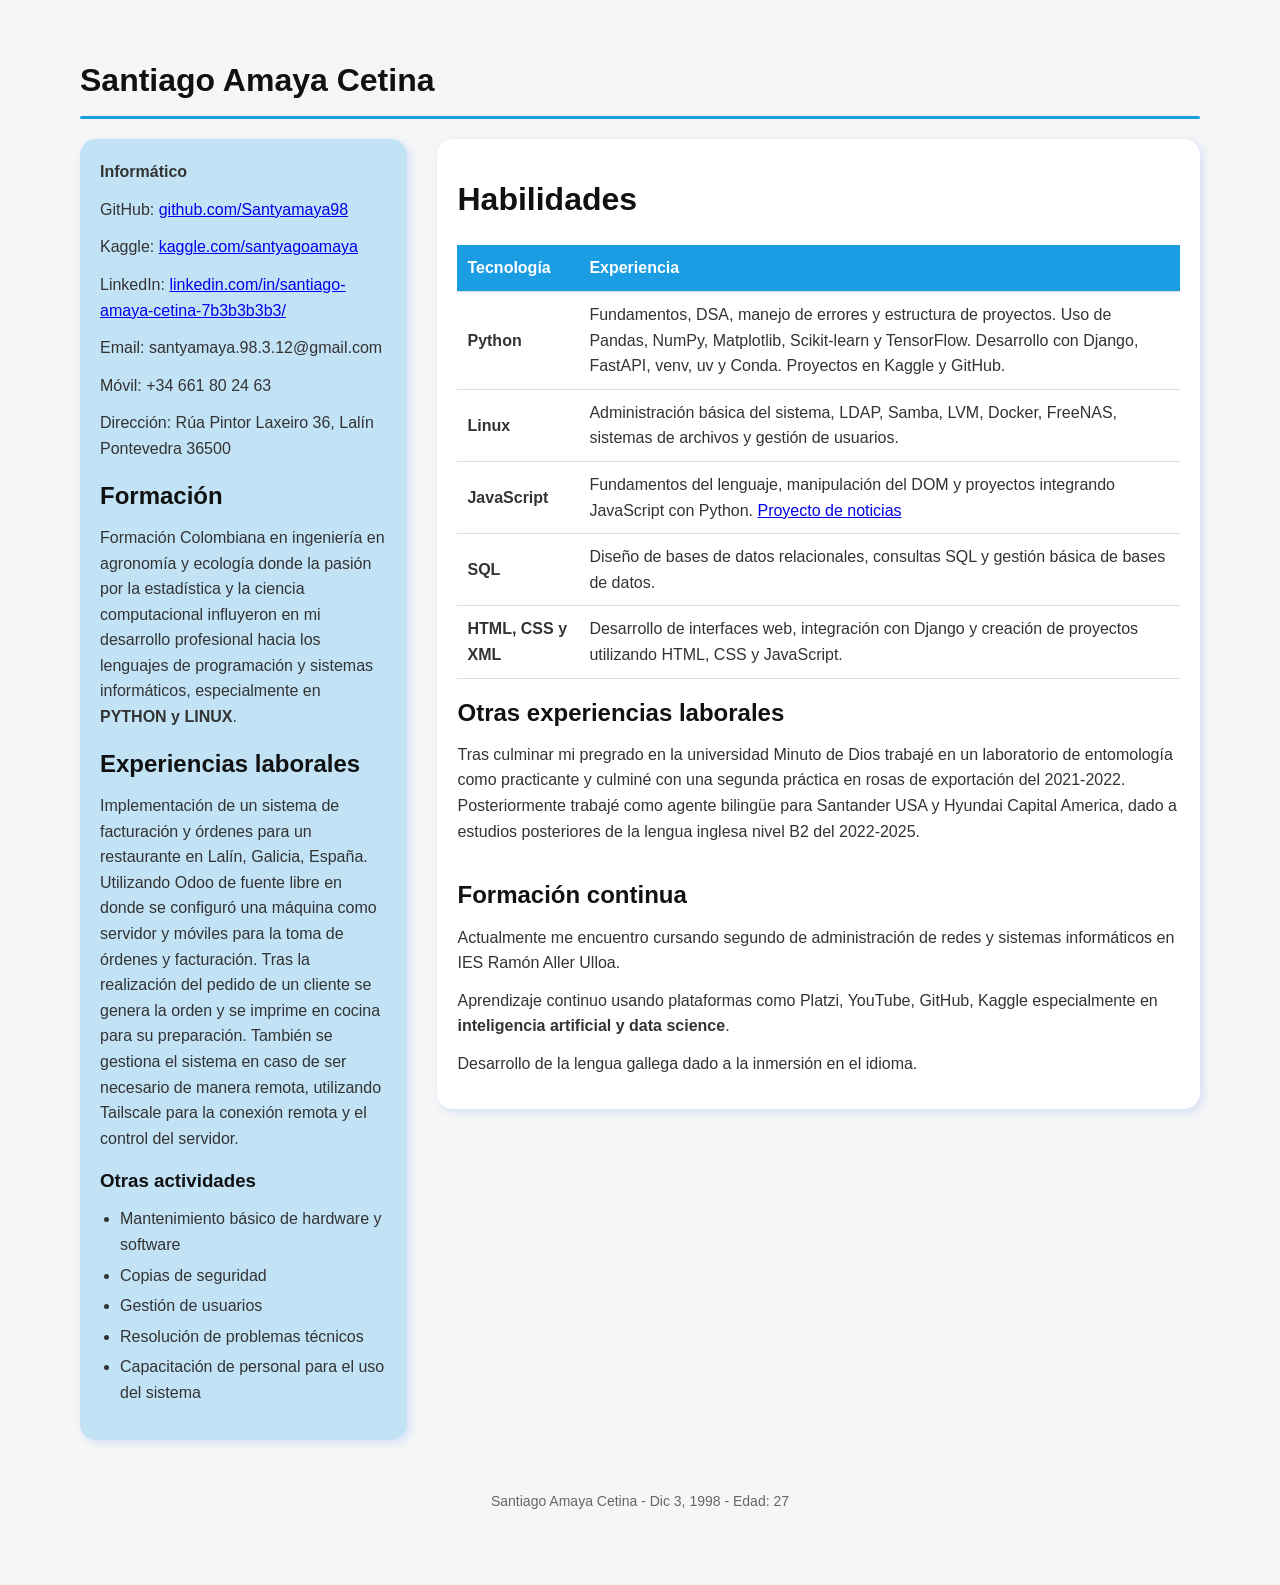
==== index.html @ c350dd3e "full cv" ====
<!DOCTYPE html>
<html lang="es">
<head>
    <meta charset="UTF-8">
    <meta name="viewport" content="width=device-width, initial-scale=1.0">
    <link rel="stylesheet" href="style.css">
    <title>Santiago Amaya CV</title>
</head>
<body>
    <header>
        <h1>Santiago Amaya Cetina</h1>
        <div id="topLine"></div>
    </header>

    <div class="cv-container">
        
        <aside id="leftSide">
            <p><strong>Informático</strong></p>
            <p>GitHub: <a href="https://github.com/Santyamaya98" target="_blank">github.com/Santyamaya98</a></p>
            <p>Kaggle: <a href="https://www.kaggle.com/santyagoamaya" target="_blank">kaggle.com/santyagoamaya</a></p>
            <p>LinkedIn: <a href="https://www.linkedin.com/in/santiago-amaya-26223a217/" target="_blank">linkedin.com/in/santiago-amaya-cetina-7b3b3b3b3/</a></p>
            <p>Email: santyamaya.98.3.12@gmail.com</p>
            <p>Móvil: +34 661 80 24 63</p>
            <p>Dirección: Rúa Pintor Laxeiro 36, Lalín Pontevedra 36500</p>
            
            <div id="insideLeft">
                <h2>Formación</h2>
                <p>Formación Colombiana en ingeniería en agronomía y ecología donde la pasión por la estadística y la ciencia computacional influyeron en mi desarrollo profesional hacia los lenguajes de programación y sistemas informáticos, especialmente en <strong>PYTHON y LINUX</strong>.</p>
            </div>
            
            <div class="box">
                <h2>Experiencias laborales</h2>
                <p>Implementación de un sistema de facturación y órdenes para un restaurante en Lalín, Galicia, España. Utilizando Odoo de fuente libre en donde se configuró una máquina como servidor y móviles para la toma de órdenes y facturación. Tras la realización del pedido de un cliente se genera la orden y se imprime en cocina para su preparación. También se gestiona el sistema en caso de ser necesario de manera remota, utilizando Tailscale para la conexión remota y el control del servidor.</p>
                
                <h3>Otras actividades</h3>
                <ul>
                    <li>Mantenimiento básico de hardware y software</li>
                    <li>Copias de seguridad</li>
                    <li>Gestión de usuarios</li>
                    <li>Resolución de problemas técnicos</li>
                    <li>Capacitación de personal para el uso del sistema</li>
                </ul>
            </div>
            

        </aside>

        <main id="main">
            <h1>Habilidades</h1>
            <div class="table-responsive">
                <table>
                    <thead>
                        <tr>
                            <th>Tecnología</th>
                            <th>Experiencia</th>
                        </tr>
                    </thead>
                    <tbody>
                        <tr>
                            <td><strong>Python</strong></td>
                            <td>Fundamentos, DSA, manejo de errores y estructura de proyectos. Uso de Pandas, NumPy, Matplotlib, Scikit-learn y TensorFlow. Desarrollo con Django, FastAPI, venv, uv y Conda. Proyectos en Kaggle y GitHub.</td>
                        </tr>
                        <tr>
                            <td><strong>Linux</strong></td>
                            <td>Administración básica del sistema, LDAP, Samba, LVM, Docker, FreeNAS, sistemas de archivos y gestión de usuarios.</td>
                        </tr>
                        <tr>
                            <td><strong>JavaScript</strong></td>
                            <td>Fundamentos del lenguaje, manipulación del DOM y proyectos integrando JavaScript con Python.
                                <a href="https://github.com/Santyamaya98/get-news/blob/main/README.md" target="_blank">Proyecto de noticias</a>
                            </td>
                        </tr>
                        <tr>
                            <td><strong>SQL</strong></td>
                            <td>Diseño de bases de datos relacionales, consultas SQL y gestión básica de bases de datos.</td>
                        </tr>
                        <tr>
                            <td><strong>HTML, CSS y XML</strong></td>
                            <td>Desarrollo de interfaces web, integración con Django y creación de proyectos utilizando HTML, CSS y JavaScript.</td>
                        </tr>
                    </tbody>
                </table>

            <div class="box">
                <h2>Otras experiencias laborales</h2>
                <p>Tras culminar mi pregrado en la universidad Minuto de Dios trabajé en un laboratorio de entomología como practicante y culminé con una segunda práctica en rosas de exportación del 2021-2022. Posteriormente trabajé como agente bilingüe para Santander USA y Hyundai Capital America, dado a estudios posteriores de la lengua inglesa nivel B2 del 2022-2025.</p>
            </div>
            </div>


            <h2>Formación continua</h2>
            <p>Actualmente me encuentro cursando segundo de administración de redes y sistemas informáticos en IES Ramón Aller Ulloa.</p>
            <p>Aprendizaje continuo usando plataformas como Platzi, YouTube, GitHub, Kaggle especialmente en <strong>inteligencia artificial y data science</strong>.</p>
            <p>Desarrollo de la lengua gallega dado a la inmersión en el idioma.</p>
        </main>
        
    </div>

    <footer>
        <p>Santiago Amaya Cetina - Dic 3, 1998 - Edad: 27</p>
    </footer>
</body>
</html>
---- style.css ----
/* ==========================================================================
   1. GLOBAL VARIABLES & RESET
   ========================================================================== */
:root {
    --main-blue: #f6f6f6;
    --primary-blue: #1a9de3;
    --secondary-blue: #c2e3f6;
    --shadows: 3px 3px 10px #d3def6;
}

* {
    margin: 0;
    padding: 0;
    box-sizing: border-box; /* Ensures padding doesn't break widths */
}

body {
    font-family: Arial, Helvetica, sans-serif;
    background-color: var(--main-blue);
    color: #333;
    line-height: 1.6;
    padding: 15px;
}

h1, h2, h3 {
    color: #111;
    margin-bottom: 10px;
    margin-top: 15px;
}

p {
    margin-bottom: 12px;
}

/* ==========================================================================
   2. SMARTPHONE BASE STYLES (Default View)
   ========================================================================== */
#topLine {
    height: 3px;
    width: 100%;
    background-color: var(--primary-blue);
    margin: 10px 0 20px 0;
    border-radius: 2px;
}

.cv-container {
    display: flex;
    flex-direction: column; /* Stack leftSide and main vertically on mobile */
    gap: 20px;
}

#leftSide {
    width: 100%;
    background: var(--secondary-blue);
    padding: 20px;
    border-radius: 16px;
    box-shadow: var(--shadows);
}

#main {
    width: 100%;
    background: #ffffff;
    padding: 20px;
    border-radius: 16px;
    box-shadow: var(--shadows);
}

/* Lists styling */
ul {
    margin-left: 20px;
    margin-bottom: 15px;
}

li {
    margin-bottom: 5px;
}

/* Table Responsive Styles for Mobile */
.table-responsive {
    width: 100%;
    overflow-x: auto; /* Allows scrolling horizontally if table is too wide for mobile */
    margin-bottom: 20px;
}

table {
    width: 100%;
    border-collapse: collapse;
    margin-top: 10px;
}

th, td {
    text-align: left;
    padding: 10px;
    border-bottom: 1px solid #ddd;
    font-size: 14px;
}

th {
    background-color: var(--primary-blue);
    color: white;
}

footer {
    text-align: center;
    margin-top: 30px;
    padding: 20px;
    font-size: 14px;
    color: #666;
}

.pdf-container,
.img-container {
    display: flex;
    flex-direction: row;
    gap: 20px;
    overflow-x: auto;          /* Enables horizontal scrolling */
    scroll-snap-type: x mandatory; /* Makes the scroll feel smooth and snap into place */
    padding: 10px 5px 25px 5px;  /* Extra bottom padding so shadows aren't cut off */
    -webkit-overflow-scrolling: touch; /* Smooth physics scrolling on iOS devices */
}

.pdf-card {
    background: white;
    border-radius: 10px;
    overflow: hidden;
    box-shadow: 0 4px 10px rgba(0,0,0,.15);
    display: flex;
    flex-direction: column;
    
    /* Crucial mobile slider sizes */
    flex: 0 0 280px;          /* Prevents cards from shrinking; keeps them exactly 280px wide */
    scroll-snap-align: start; /* Snap target alignment */
}

/* Ensure images cover nicely if they are jpegs */
img.pdf-preview {
    object-fit: cover;
}

.pdf-preview {
    width: 100%;
    height: 350px;
    border: none;
}

.pdf-card p {
    padding: 10px;
    font-weight: bold;
    text-align: center;
    font-size: 14px;
    /* Keeps titles to one line if they're long so cards stay equal height */
    white-space: nowrap;
    overflow: hidden;
    text-overflow: ellipsis; 
}

.pdf-card a {
    margin: 10px;
    padding: 10px;
    text-align: center;
    text-decoration: none;
    background: #0077cc;
    color: white;
    border-radius: 5px;
    margin-top: auto; /* Pushes button to the absolute bottom of the card */
}

.pdf-card a:hover {
    background: #005fa3;
}


.tab-navigation {
    display: flex;
    gap: 15px;
    margin-bottom: 20px;
    justify-content: center;
}

.tab-button {
    padding: 10px 20px;
    font-size: 16px;
    cursor: pointer;
    border: 2px solid #007BFF;
    background-color: transparent;
    color: #007BFF;
    border-radius: 5px;
    transition: all 0.3s ease;
}

.tab-button.active {
    background-color: #007BFF;
    color: white;
}

.tab-button:hover {
    background-color: #0056b3;
    color: white;
    border-color: #0056b3;
}
/* ==========================================================================
   3. DESKTOP DESIGN BREAKPOINT (769px and up)
   ========================================================================== */
@media screen and (min-width: 769px) {
    body {
        padding: 40px;
        max-width: 1200px;
        margin: 0 auto; /* Centers the whole CV layout on big screens */
    }

    .pdf-container,
    .img-container {
        display: grid;
        grid-template-columns: repeat(auto-fit, minmax(300px, 1fr));
        overflow-x: visible; /* Disables scroll setup on desktop view */
        padding: 10px 0;
    }

    .pdf-card {
        flex: unset !important; /* Resets the flex properties used on mobile */
    }

    .pdf-preview {
        height: 450px;
    }
    
    .cv-container {
        flex-direction: row; /* Aligns sections side-by-side */
        align-items: flex-start;
        gap: 30px; /* Space between the columns */
    }

    #leftSide {
        width: 30%; /* Left column takes exactly 30% width */
        position: sticky;
        top: 20px; /* Keeps your profile details visible while scrolling the table */
    }

    #main {
        width: 70%; /* Right column takes remaining 70% width */
    }
    
    th, td {
        font-size: 16px; /* Slightly larger text for desktop screens */
    }
}
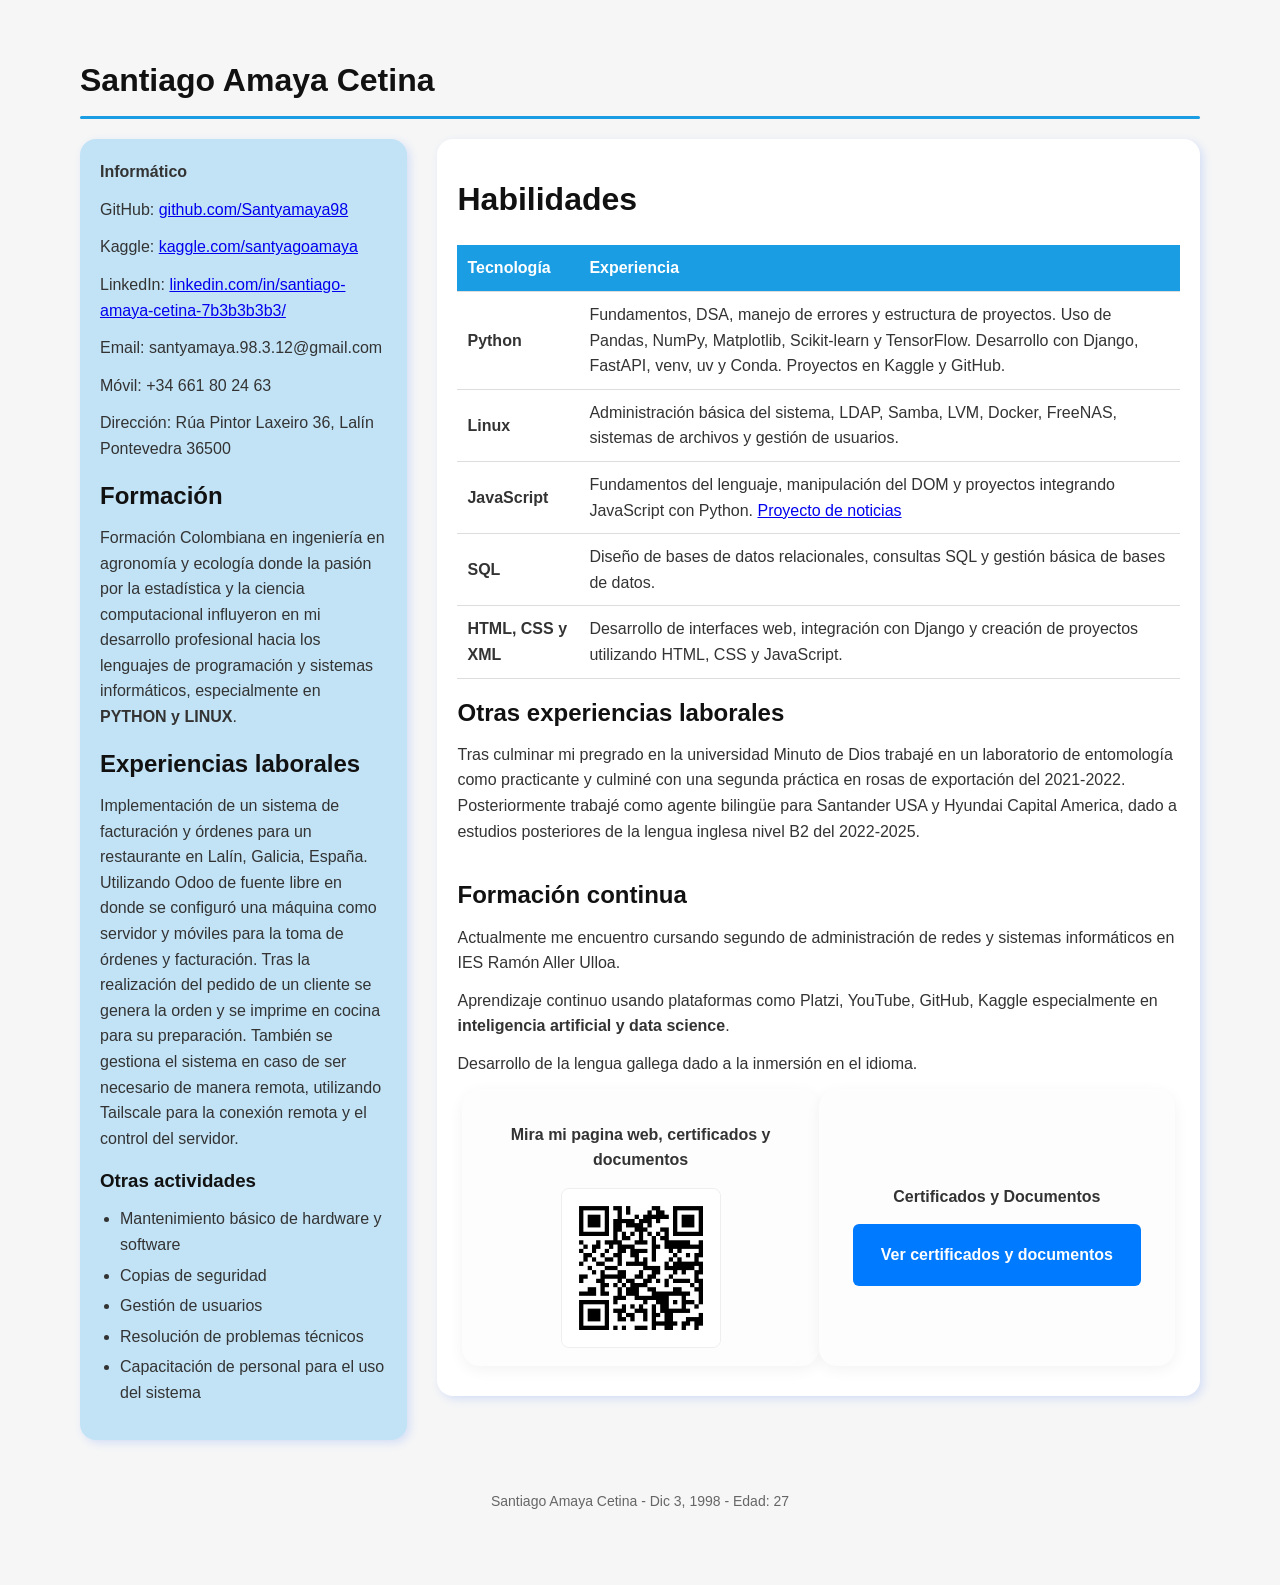
==== commit 787b0efa: "qr and button" ====
--- a/index.html
+++ b/index.html
@@ -92,6 +92,17 @@
             <p>Actualmente me encuentro cursando segundo de administración de redes y sistemas informáticos en IES Ramón Aller Ulloa.</p>
             <p>Aprendizaje continuo usando plataformas como Platzi, YouTube, GitHub, Kaggle especialmente en <strong>inteligencia artificial y data science</strong>.</p>
             <p>Desarrollo de la lengua gallega dado a la inmersión en el idioma.</p>
+        <div class="container">
+            <div class="mainBottom">
+                <h1>Mira mi pagina web, certificados y documentos</h1>
+                <img src="/SantiCVQR.png" alt="qrGitHubPage" class="qr-code">
+            </div>
+
+            <div class="mainBottom">
+                <h1>Certificados y Documentos</h1>
+                <a href="complements.html" class="button">Ver certificados y documentos</a>
+            </div>
+        </div>
         </main>
         
     </div>
--- a/style.css
+++ b/style.css
@@ -198,6 +198,69 @@
     color: white;
     border-color: #0056b3;
 }
+
+.container {
+    display: grid;
+    grid-template-columns: repeat(2, 1fr); /* Two equal columns */
+    gap: 10 px; /* Space between the two sections */
+    max-width: 900px;
+    margin: 10px auto; /* Centered on the page */
+    padding: 0 5px;
+}
+
+/* Base style for each section box */
+.mainBottom {
+    display: flex;
+    flex-direction: column;
+    align-items: center; /* Centers items horizontally */
+    justify-content: center; /* Centers items vertically */
+    text-align: center;
+    background: #fdfdfd; /* Optional: subtle card background */
+    padding: 18px;
+    border-radius: 18px;
+    box-shadow: 0 4px 15px rgba(0, 0, 0, 0.05); /* Soft shadow */
+}
+
+/* Section Headings */
+.mainBottom h1 {
+    font-size: 1rem;
+    color: #333;
+    margin-bottom: 15px;
+}
+
+/* QR Code Image sizing */
+.qr-code {
+    max-width: 160px;
+    width: 100%;
+    height: auto;
+    border-radius: 8px;
+    border: 1px solid #eee;
+}
+
+/* Styled Link Button */
+.button {
+    display: inline-block;
+    padding: 18px 28px;
+    background-color: #007BFF;
+    color: #ffffff;
+    text-decoration: none; /* Removes underline */
+    font-size: 1rem;
+    font-weight: 600;
+    border-radius: 6px;
+    transition: background-color 0.2s ease, transform 0.1s ease;
+}
+
+/* Button Hover State */
+.button:hover {
+    background-color: #0056b3;
+}
+
+/* Button Click State */
+.button:active {
+    transform: scale(0.98);
+}
+
+
 /* ==========================================================================
    3. DESKTOP DESIGN BREAKPOINT (769px and up)
    ========================================================================== */
@@ -208,6 +271,7 @@
         margin: 0 auto; /* Centers the whole CV layout on big screens */
     }
 
+
     .pdf-container,
     .img-container {
         display: grid;
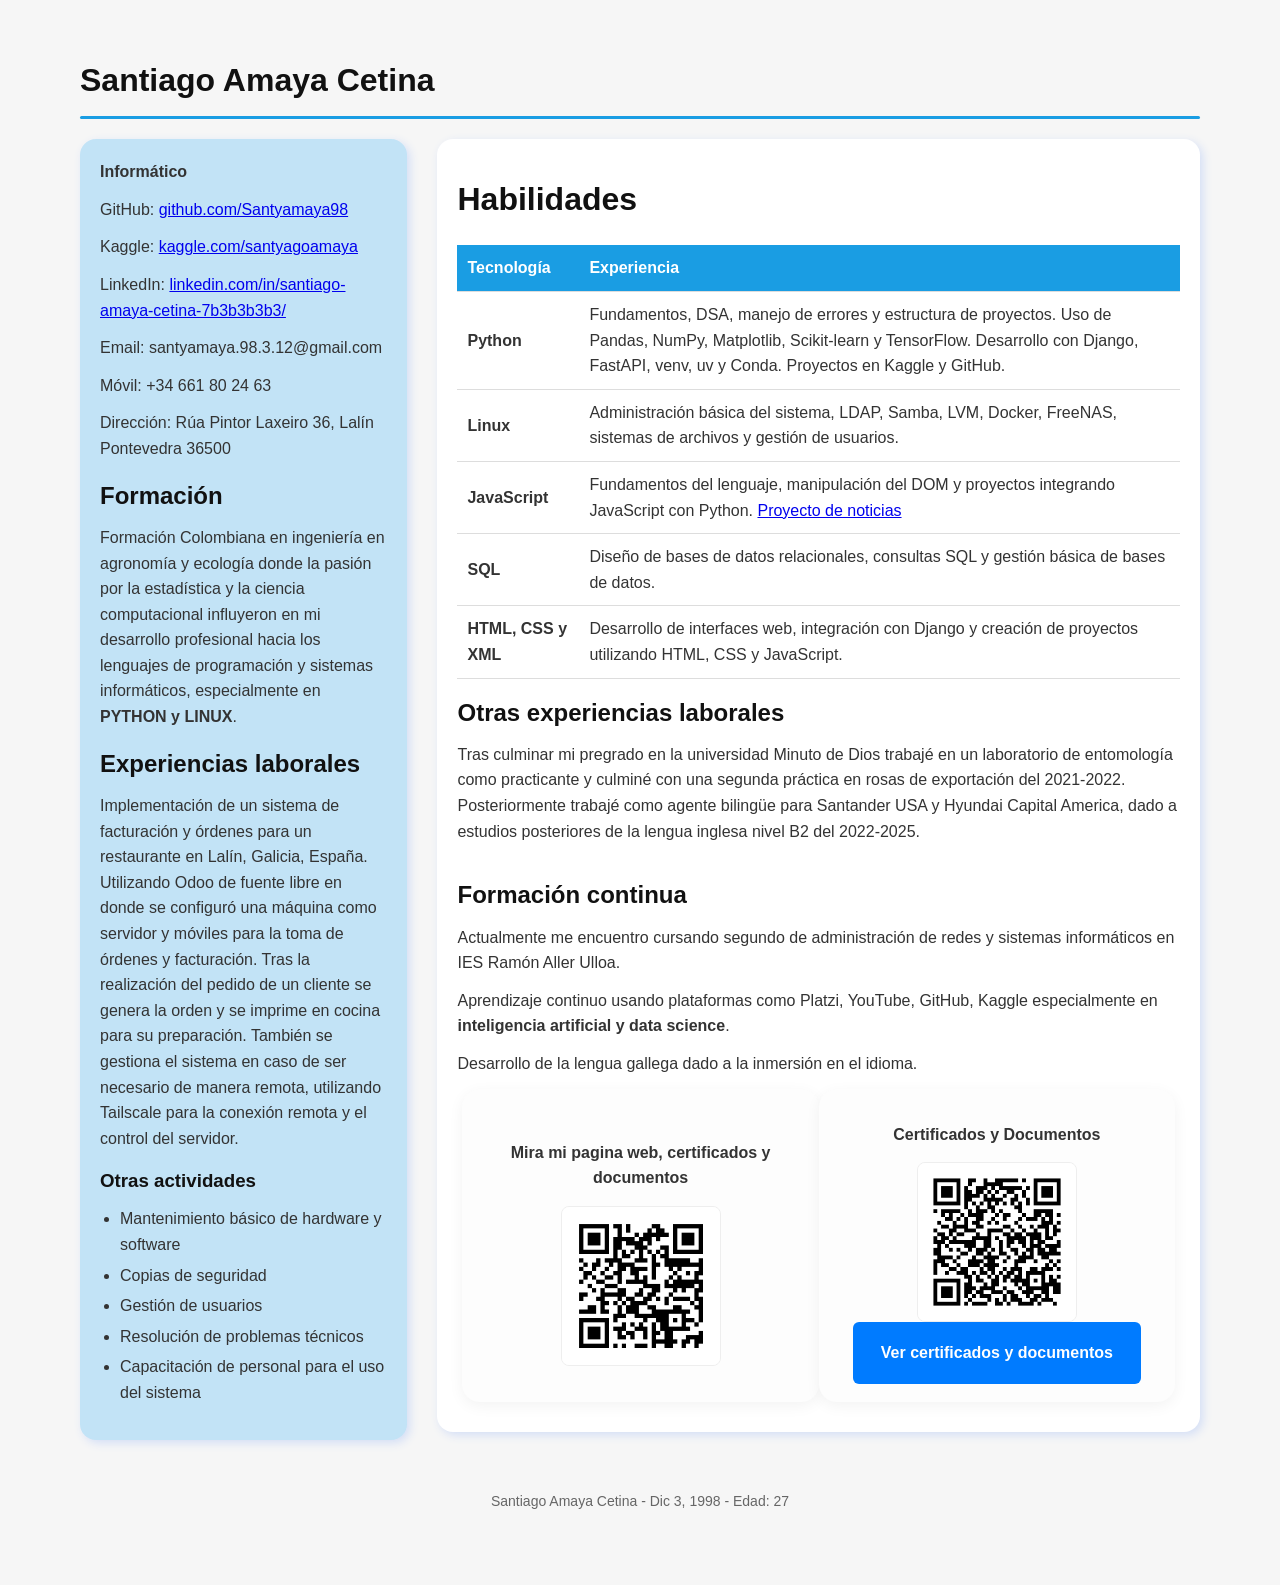
==== commit 15b815e6: "finished" ====
--- a/index.html
+++ b/index.html
@@ -95,11 +95,12 @@
         <div class="container">
             <div class="mainBottom">
                 <h1>Mira mi pagina web, certificados y documentos</h1>
-                <img src="/SantiCVQR.png" alt="qrGitHubPage" class="qr-code">
+                <img src="QRs/SantiCVQR.png" alt="qrGitHubPage" class="qr-code">
             </div>
 
             <div class="mainBottom">
-                <h1>Certificados y Documentos</h1>
+                <h1><Strong>Certificados y Documentos</Strong></h1>
+                <img src="QRs/SantiCVQRDocuments.png" alt="qrGitHubPage" class="qr-code">
                 <a href="complements.html" class="button">Ver certificados y documentos</a>
             </div>
         </div>
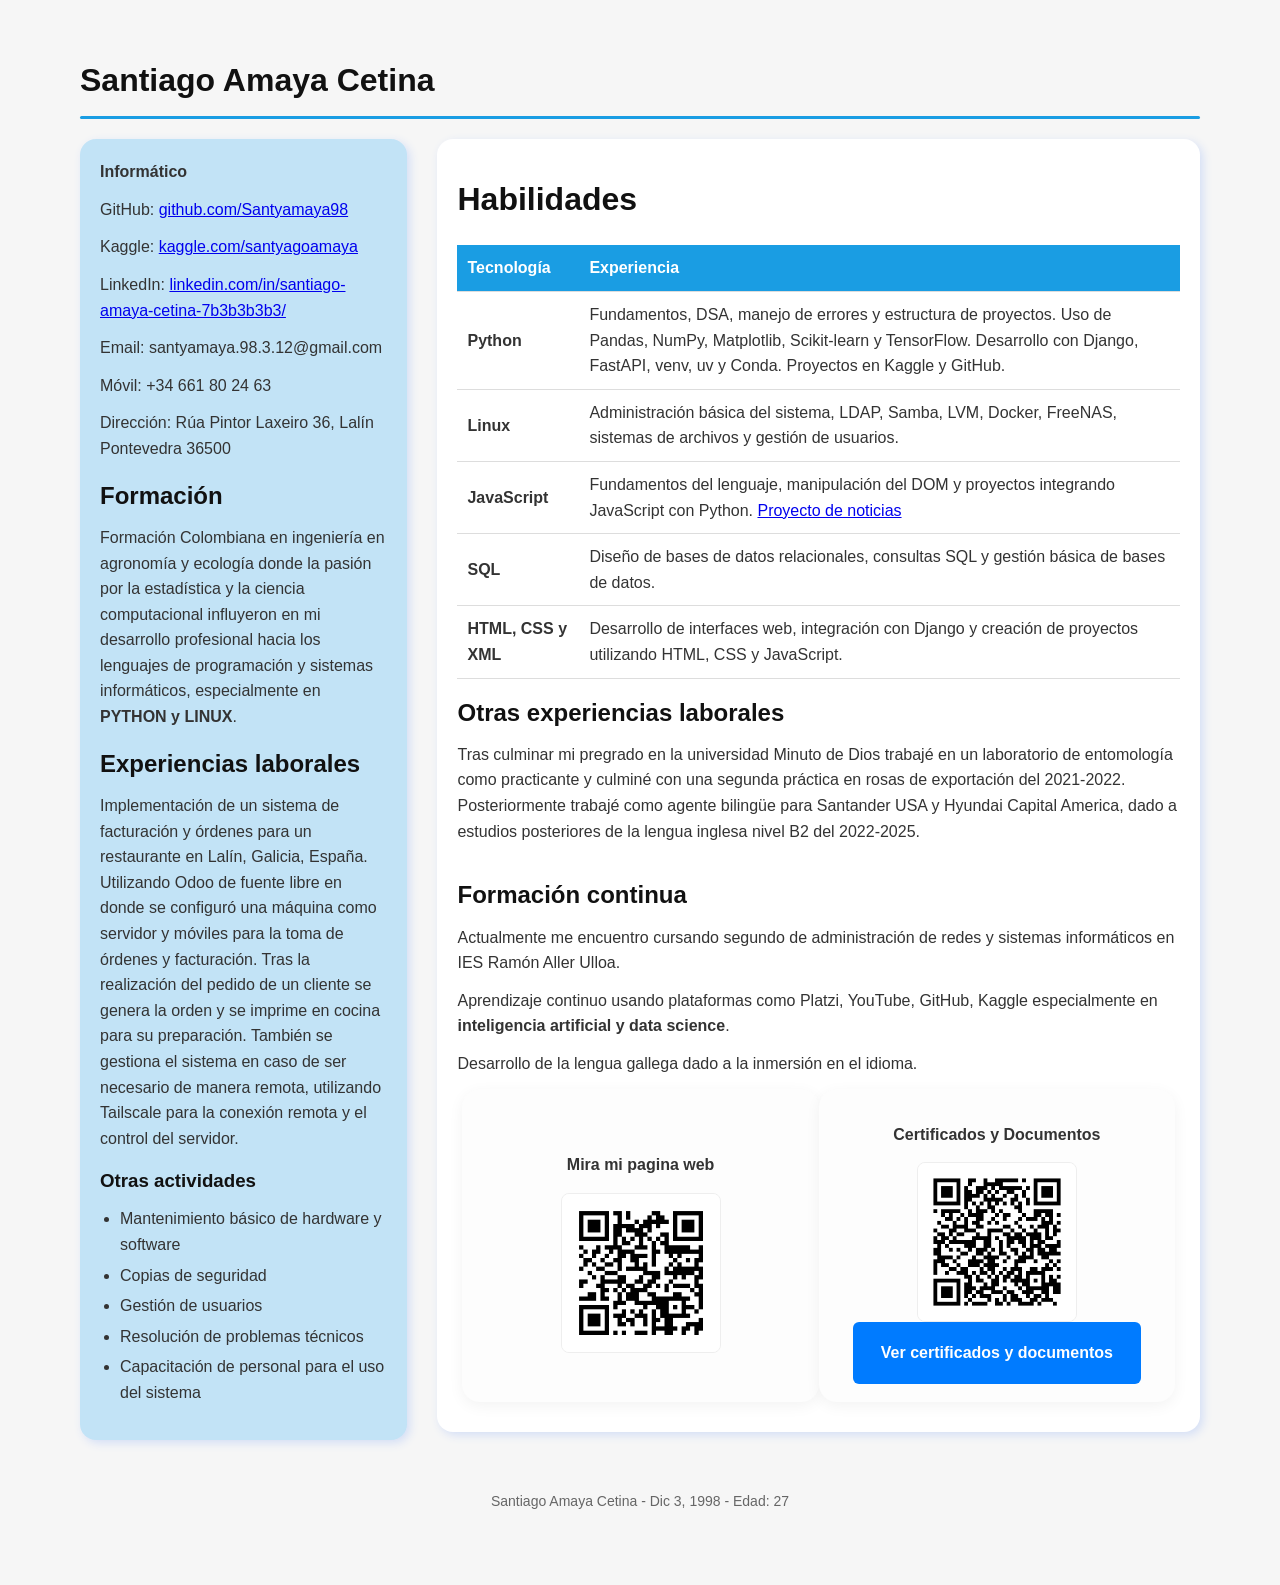
==== commit f25fb1c4: "bottom modified" ====
--- a/index.html
+++ b/index.html
@@ -94,7 +94,7 @@
             <p>Desarrollo de la lengua gallega dado a la inmersión en el idioma.</p>
         <div class="container">
             <div class="mainBottom">
-                <h1>Mira mi pagina web, certificados y documentos</h1>
+                <h1>Mira mi pagina web</h1>
                 <img src="QRs/SantiCVQR.png" alt="qrGitHubPage" class="qr-code">
             </div>
 
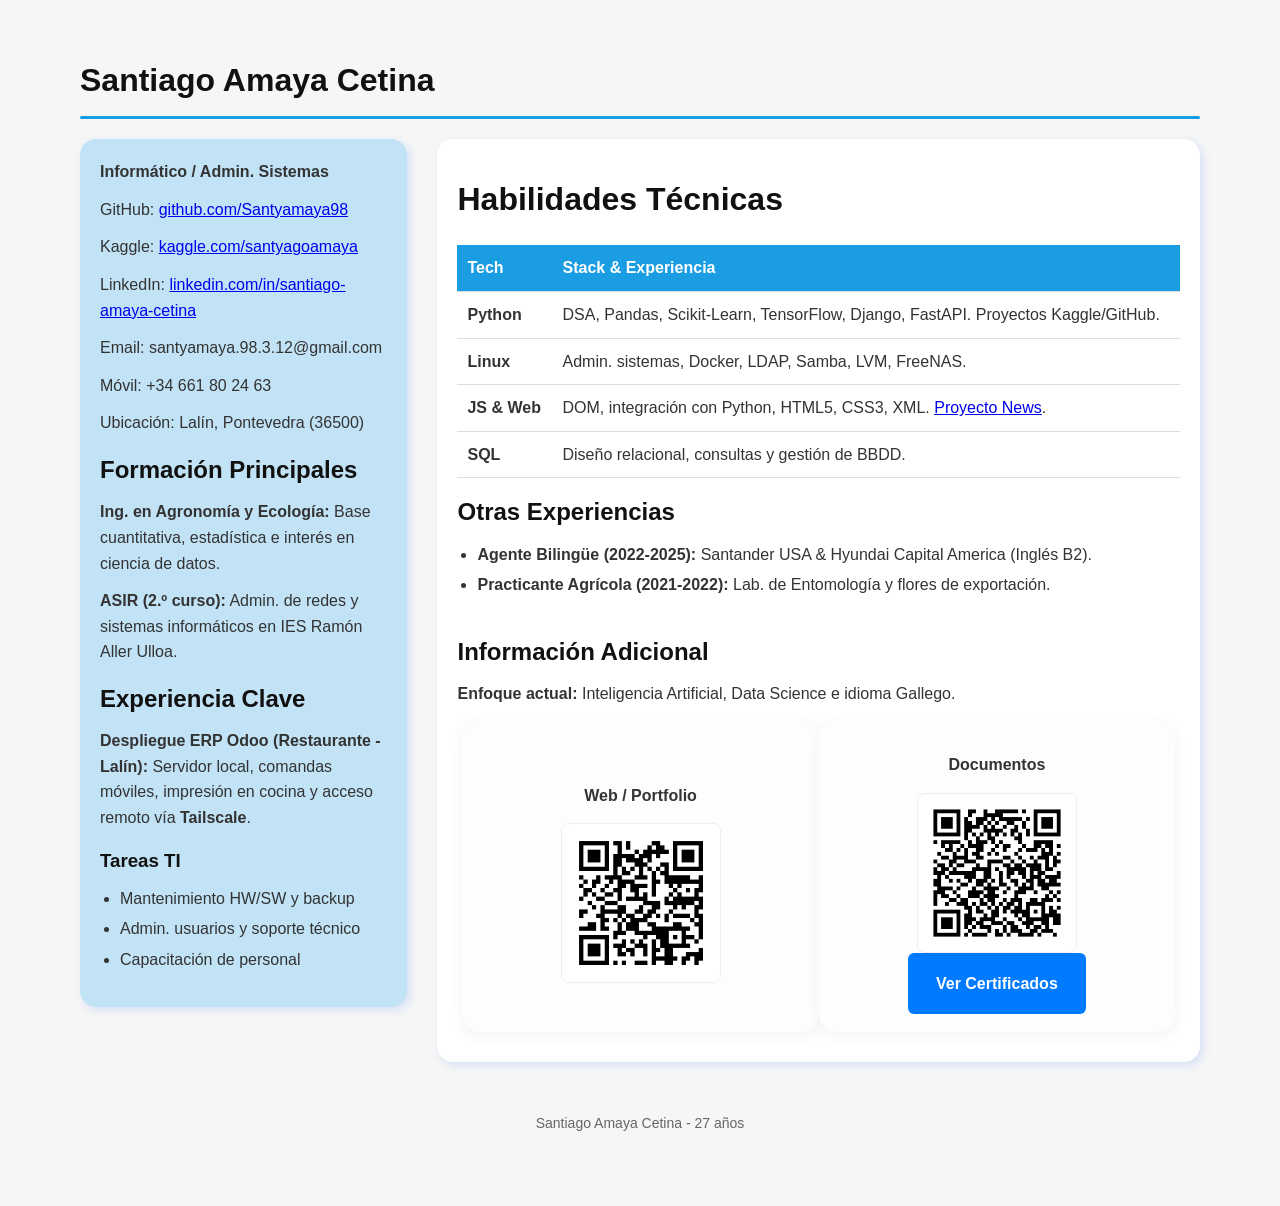
==== commit 925e420f: "cv resumed" ====
--- a/index.html
+++ b/index.html
@@ -15,101 +15,93 @@
     <div class="cv-container">
         
         <aside id="leftSide">
-            <p><strong>Informático</strong></p>
+            <p><strong>Informático / Admin. Sistemas</strong></p>
             <p>GitHub: <a href="https://github.com/Santyamaya98" target="_blank">github.com/Santyamaya98</a></p>
             <p>Kaggle: <a href="https://www.kaggle.com/santyagoamaya" target="_blank">kaggle.com/santyagoamaya</a></p>
-            <p>LinkedIn: <a href="https://www.linkedin.com/in/santiago-amaya-26223a217/" target="_blank">linkedin.com/in/santiago-amaya-cetina-7b3b3b3b3/</a></p>
+            <p>LinkedIn: <a href="https://www.linkedin.com/in/santiago-amaya-26223a217/" target="_blank">linkedin.com/in/santiago-amaya-cetina</a></p>
             <p>Email: santyamaya.98.3.12@gmail.com</p>
             <p>Móvil: +34 661 80 24 63</p>
-            <p>Dirección: Rúa Pintor Laxeiro 36, Lalín Pontevedra 36500</p>
+            <p>Ubicación: Lalín, Pontevedra (36500)</p>
             
             <div id="insideLeft">
-                <h2>Formación</h2>
-                <p>Formación Colombiana en ingeniería en agronomía y ecología donde la pasión por la estadística y la ciencia computacional influyeron en mi desarrollo profesional hacia los lenguajes de programación y sistemas informáticos, especialmente en <strong>PYTHON y LINUX</strong>.</p>
+                <h2>Formación Principales</h2>
+                <p><strong>Ing. en Agronomía y Ecología:</strong> Base cuantitativa, estadística e interés en ciencia de datos.</p>
+                <p><strong>ASIR (2.º curso):</strong> Admin. de redes y sistemas informáticos en IES Ramón Aller Ulloa.</p>
             </div>
             
             <div class="box">
-                <h2>Experiencias laborales</h2>
-                <p>Implementación de un sistema de facturación y órdenes para un restaurante en Lalín, Galicia, España. Utilizando Odoo de fuente libre en donde se configuró una máquina como servidor y móviles para la toma de órdenes y facturación. Tras la realización del pedido de un cliente se genera la orden y se imprime en cocina para su preparación. También se gestiona el sistema en caso de ser necesario de manera remota, utilizando Tailscale para la conexión remota y el control del servidor.</p>
+                <h2>Experiencia Clave</h2>
+                <p><strong>Despliegue ERP Odoo (Restaurante - Lalín):</strong> Servidor local, comandas móviles, impresión en cocina y acceso remoto vía <strong>Tailscale</strong>.</p>
                 
-                <h3>Otras actividades</h3>
+                <h3>Tareas TI</h3>
                 <ul>
-                    <li>Mantenimiento básico de hardware y software</li>
-                    <li>Copias de seguridad</li>
-                    <li>Gestión de usuarios</li>
-                    <li>Resolución de problemas técnicos</li>
-                    <li>Capacitación de personal para el uso del sistema</li>
+                    <li>Mantenimiento HW/SW y backup</li>
+                    <li>Admin. usuarios y soporte técnico</li>
+                    <li>Capacitación de personal</li>
                 </ul>
             </div>
-            
-
         </aside>
 
         <main id="main">
-            <h1>Habilidades</h1>
+            <h1>Habilidades Técnicas</h1>
             <div class="table-responsive">
                 <table>
                     <thead>
                         <tr>
-                            <th>Tecnología</th>
-                            <th>Experiencia</th>
+                            <th>Tech</th>
+                            <th>Stack & Experiencia</th>
                         </tr>
                     </thead>
                     <tbody>
                         <tr>
                             <td><strong>Python</strong></td>
-                            <td>Fundamentos, DSA, manejo de errores y estructura de proyectos. Uso de Pandas, NumPy, Matplotlib, Scikit-learn y TensorFlow. Desarrollo con Django, FastAPI, venv, uv y Conda. Proyectos en Kaggle y GitHub.</td>
+                            <td>DSA, Pandas, Scikit-Learn, TensorFlow, Django, FastAPI. Proyectos Kaggle/GitHub.</td>
                         </tr>
                         <tr>
                             <td><strong>Linux</strong></td>
-                            <td>Administración básica del sistema, LDAP, Samba, LVM, Docker, FreeNAS, sistemas de archivos y gestión de usuarios.</td>
+                            <td>Admin. sistemas, Docker, LDAP, Samba, LVM, FreeNAS.</td>
                         </tr>
                         <tr>
-                            <td><strong>JavaScript</strong></td>
-                            <td>Fundamentos del lenguaje, manipulación del DOM y proyectos integrando JavaScript con Python.
-                                <a href="https://github.com/Santyamaya98/get-news/blob/main/README.md" target="_blank">Proyecto de noticias</a>
-                            </td>
+                            <td><strong>JS & Web</strong></td>
+                            <td>DOM, integración con Python, HTML5, CSS3, XML. <a href="https://github.com/Santyamaya98/get-news/blob/main/README.md" target="_blank">Proyecto News</a>.</td>
                         </tr>
                         <tr>
                             <td><strong>SQL</strong></td>
-                            <td>Diseño de bases de datos relacionales, consultas SQL y gestión básica de bases de datos.</td>
-                        </tr>
-                        <tr>
-                            <td><strong>HTML, CSS y XML</strong></td>
-                            <td>Desarrollo de interfaces web, integración con Django y creación de proyectos utilizando HTML, CSS y JavaScript.</td>
+                            <td>Diseño relacional, consultas y gestión de BBDD.</td>
                         </tr>
                     </tbody>
                 </table>
 
             <div class="box">
-                <h2>Otras experiencias laborales</h2>
-                <p>Tras culminar mi pregrado en la universidad Minuto de Dios trabajé en un laboratorio de entomología como practicante y culminé con una segunda práctica en rosas de exportación del 2021-2022. Posteriormente trabajé como agente bilingüe para Santander USA y Hyundai Capital America, dado a estudios posteriores de la lengua inglesa nivel B2 del 2022-2025.</p>
+                <h2>Otras Experiencias</h2>
+                <ul>
+                    <li><strong>Agente Bilingüe (2022-2025):</strong> Santander USA & Hyundai Capital America (Inglés B2).</li>
+                    <li><strong>Practicante Agrícola (2021-2022):</strong> Lab. de Entomología y flores de exportación.</li>
+                </ul>
             </div>
             </div>
 
+            <h2>Información Adicional</h2>
+            <p><strong>Enfoque actual:</strong> Inteligencia Artificial, Data Science e idioma Gallego.</p>
 
-            <h2>Formación continua</h2>
-            <p>Actualmente me encuentro cursando segundo de administración de redes y sistemas informáticos en IES Ramón Aller Ulloa.</p>
-            <p>Aprendizaje continuo usando plataformas como Platzi, YouTube, GitHub, Kaggle especialmente en <strong>inteligencia artificial y data science</strong>.</p>
-            <p>Desarrollo de la lengua gallega dado a la inmersión en el idioma.</p>
-        <div class="container">
-            <div class="mainBottom">
-                <h1>Mira mi pagina web</h1>
-                <img src="QRs/SantiCVQR.png" alt="qrGitHubPage" class="qr-code">
+            <div class="container">
+                <div class="mainBottom">
+                    <h1>Web / Portfolio</h1>
+                    <img src="QRs/SantiCVQR.png" alt="qrGitHubPage" class="qr-code">
+                </div>
+
+                <div class="mainBottom">
+                    <h1>Documentos</h1>
+                    <img src="QRs/SantiCVQRDocuments.png" alt="qrGitHubPage" class="qr-code">
+                    <a href="complements.html" class="button" target="_blank">Ver Certificados</a>
+                </div>
             </div>
-
-            <div class="mainBottom">
-                <h1><Strong>Certificados y Documentos</Strong></h1>
-                <img src="QRs/SantiCVQRDocuments.png" alt="qrGitHubPage" class="qr-code">
-                <a href="complements.html" class="button">Ver certificados y documentos</a>
-            </div>
-        </div>
         </main>
         
     </div>
 
     <footer>
-        <p>Santiago Amaya Cetina - Dic 3, 1998 - Edad: 27</p>
+        <p>Santiago Amaya Cetina - 27 años</p>
     </footer>
 </body>
 </html>
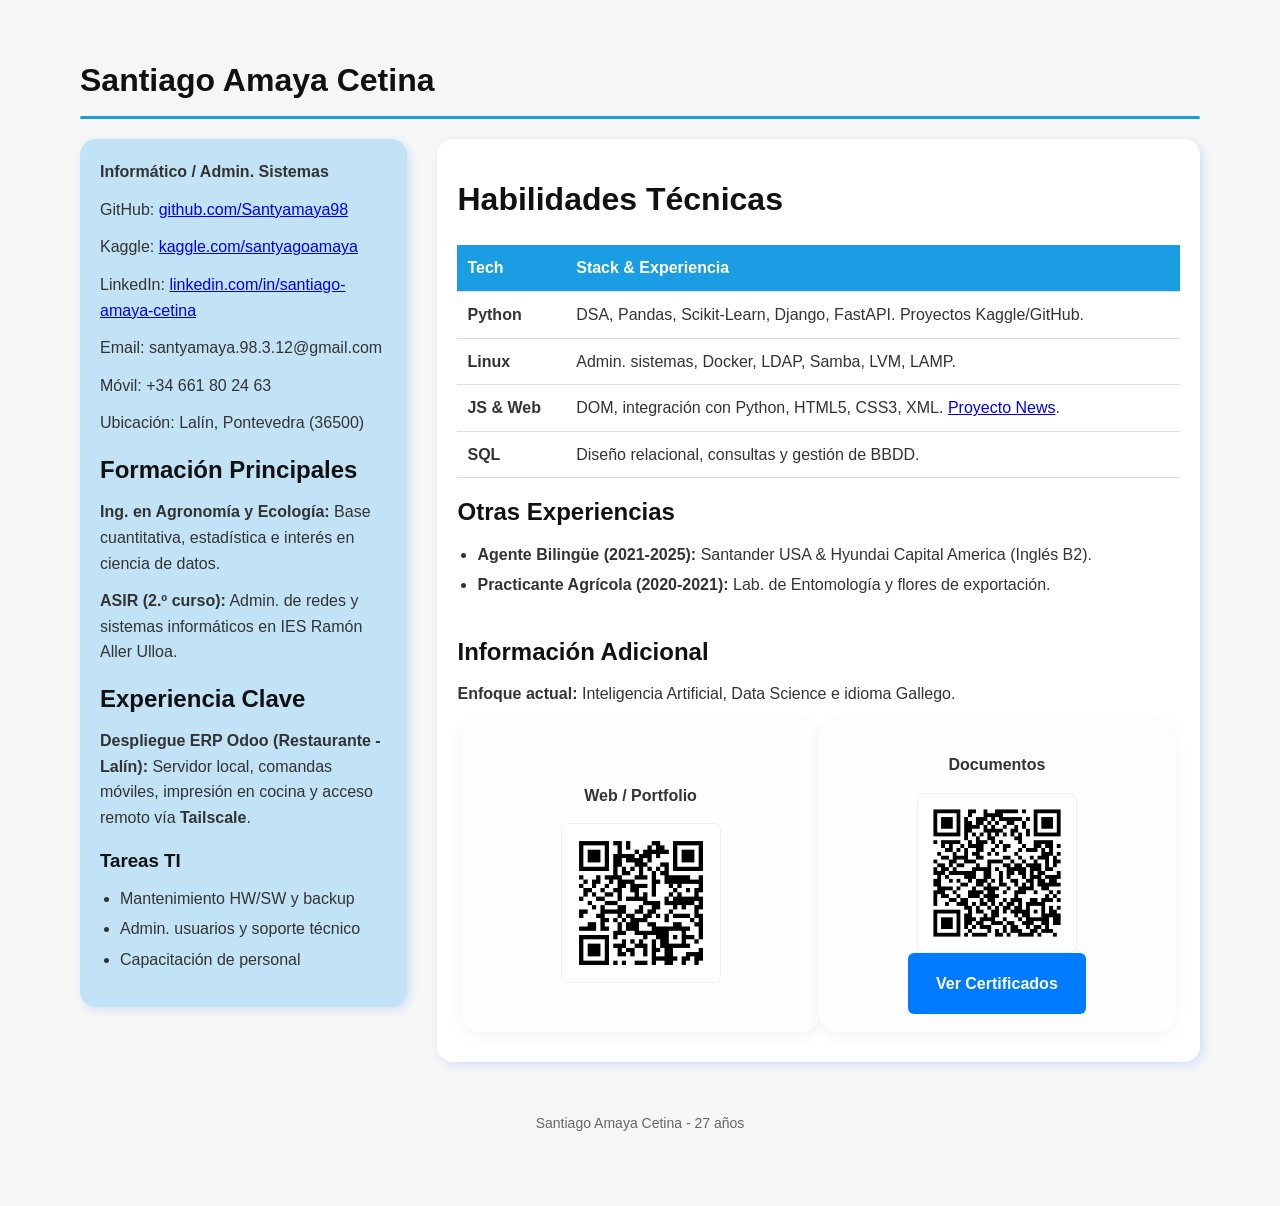
==== commit 7e99b0df: "Update experience dates and skills in index.html" ====
--- a/index.html
+++ b/index.html
@@ -55,11 +55,11 @@
                     <tbody>
                         <tr>
                             <td><strong>Python</strong></td>
-                            <td>DSA, Pandas, Scikit-Learn, TensorFlow, Django, FastAPI. Proyectos Kaggle/GitHub.</td>
+                            <td>DSA, Pandas, Scikit-Learn, Django, FastAPI. Proyectos Kaggle/GitHub.</td>
                         </tr>
                         <tr>
                             <td><strong>Linux</strong></td>
-                            <td>Admin. sistemas, Docker, LDAP, Samba, LVM, FreeNAS.</td>
+                            <td>Admin. sistemas, Docker, LDAP, Samba, LVM, LAMP.</td>
                         </tr>
                         <tr>
                             <td><strong>JS & Web</strong></td>
@@ -75,8 +75,8 @@
             <div class="box">
                 <h2>Otras Experiencias</h2>
                 <ul>
-                    <li><strong>Agente Bilingüe (2022-2025):</strong> Santander USA & Hyundai Capital America (Inglés B2).</li>
-                    <li><strong>Practicante Agrícola (2021-2022):</strong> Lab. de Entomología y flores de exportación.</li>
+                    <li><strong>Agente Bilingüe (2021-2025):</strong> Santander USA & Hyundai Capital America (Inglés B2).</li>
+                    <li><strong>Practicante Agrícola (2020-2021):</strong> Lab. de Entomología y flores de exportación.</li>
                 </ul>
             </div>
             </div>
@@ -104,4 +104,4 @@
         <p>Santiago Amaya Cetina - 27 años</p>
     </footer>
 </body>
-</html>+</html>
